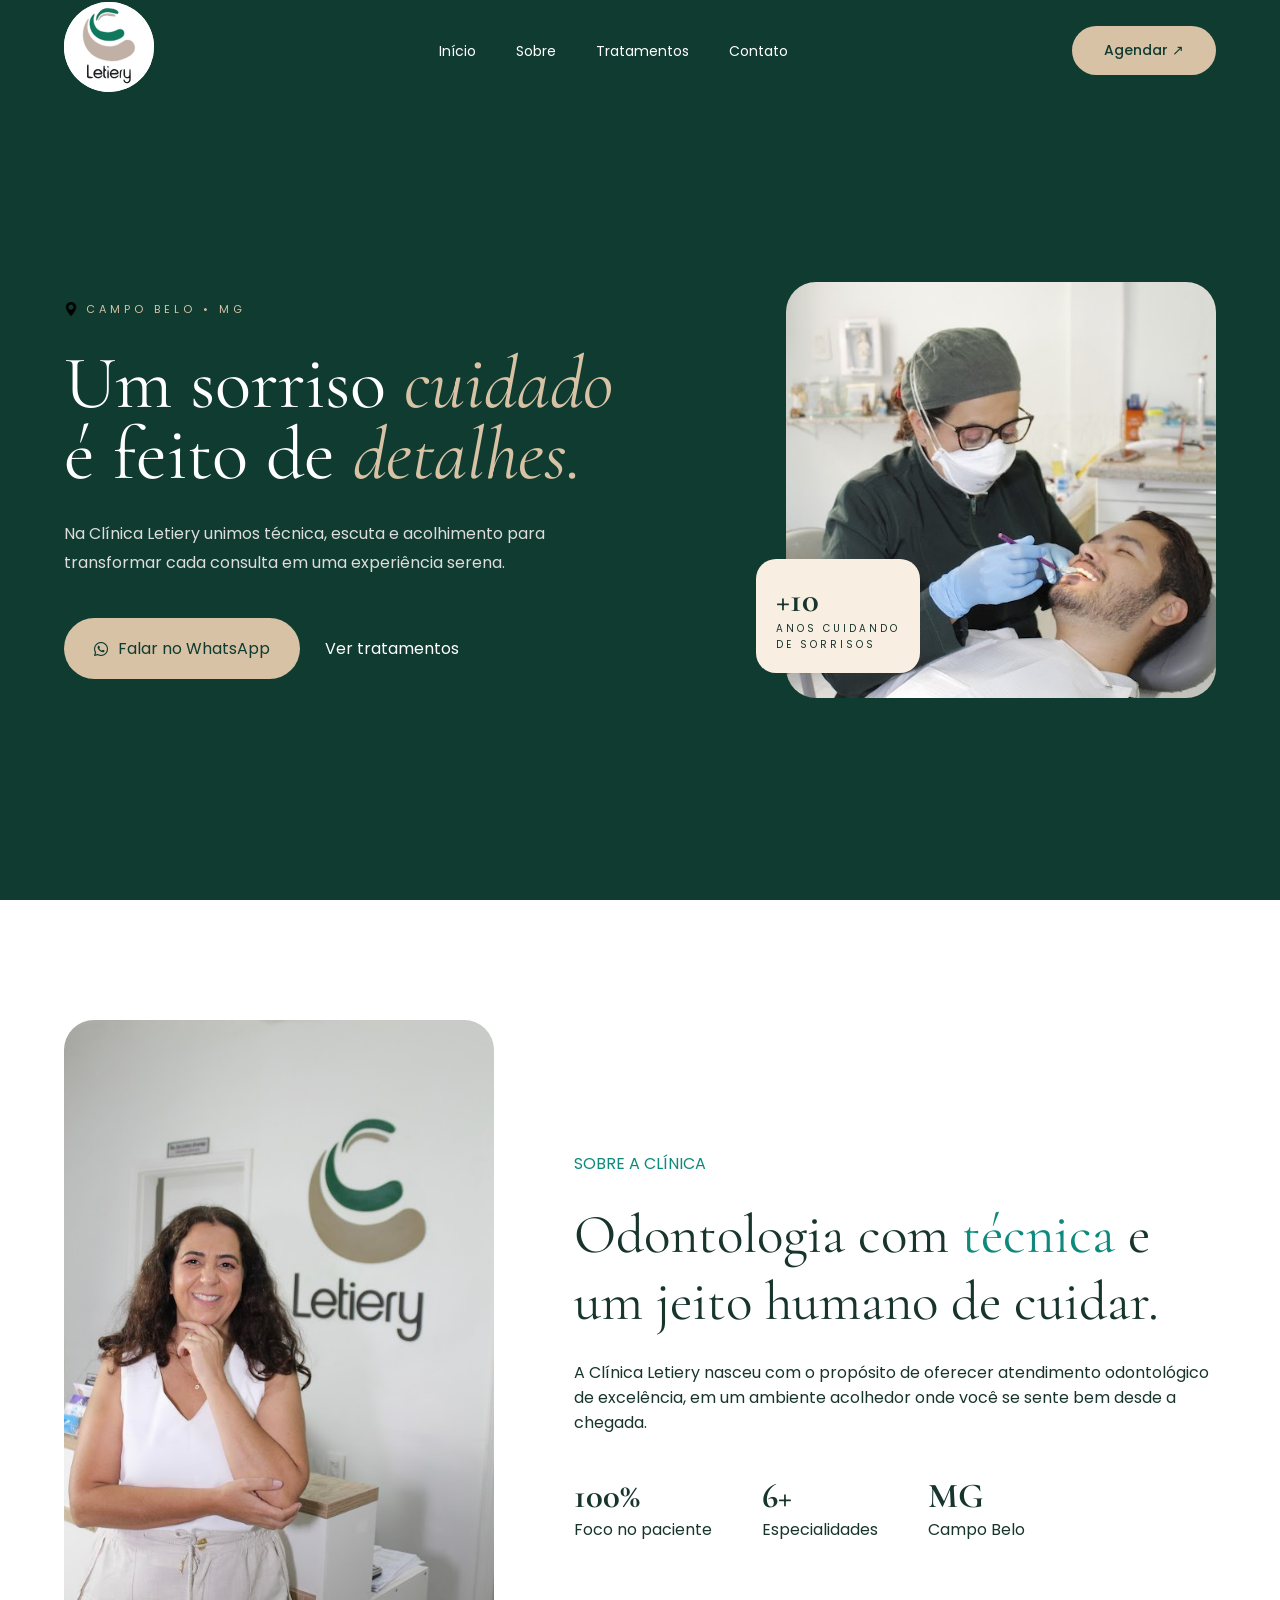
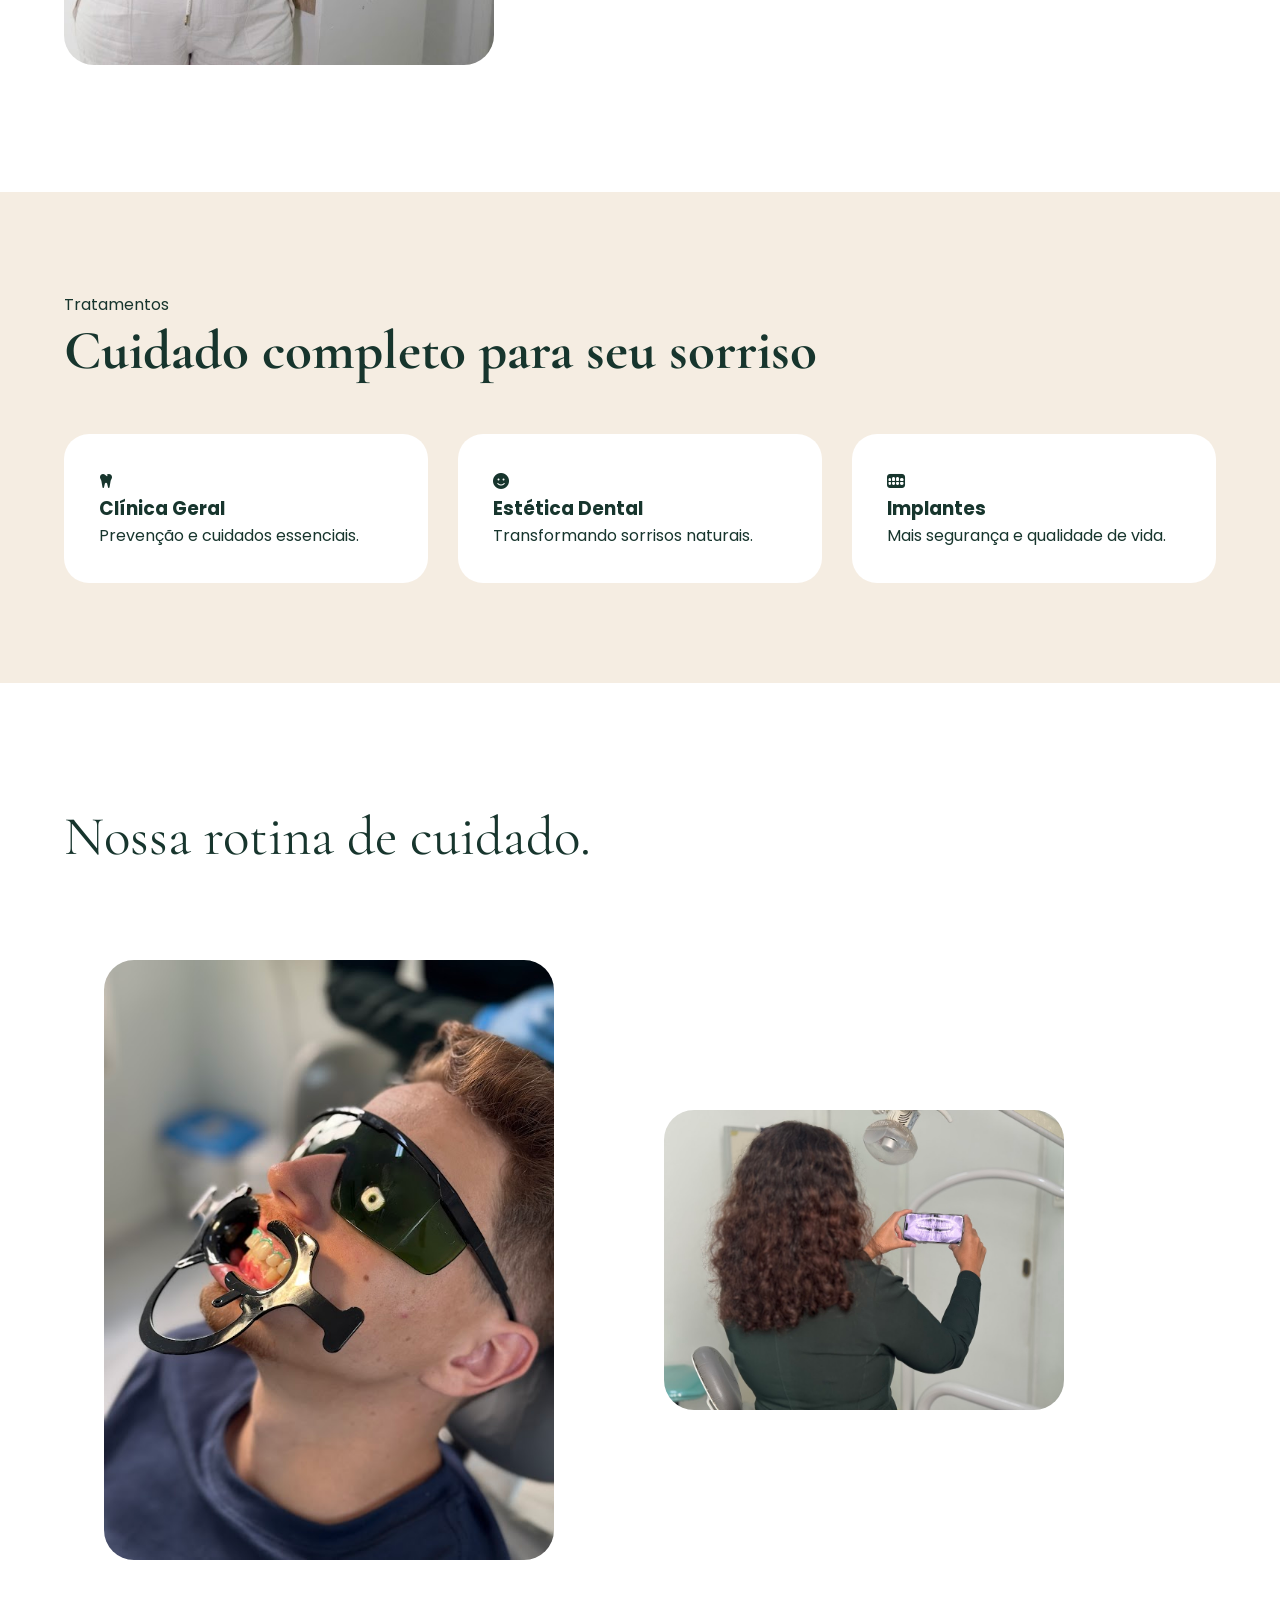
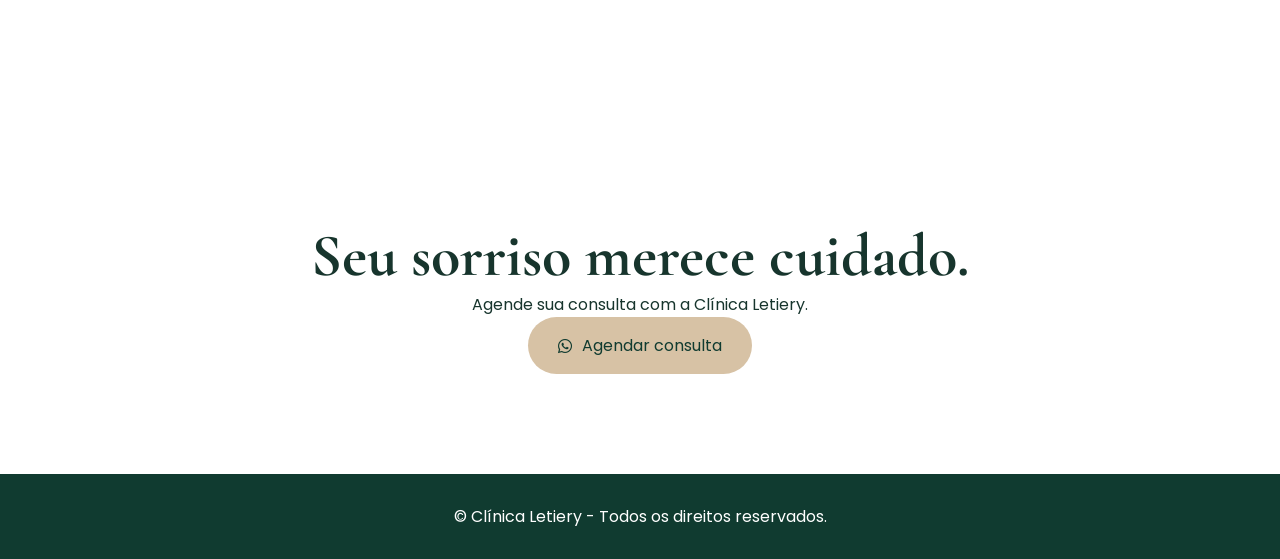
==== html/index.html @ 03cbcfa7 "primeiro commit do site" ====
<!DOCTYPE html>
<html lang="pt-br">

<head>

    <meta charset="UTF-8">
    <meta name="viewport" content="width=device-width, initial-scale=1.0">

    <title>Clínica Letiery | Odontologia</title>


    <!-- Fontes -->
    <link rel="preconnect" href="https://fonts.googleapis.com">
    <link rel="preconnect" href="https://fonts.gstatic.com" crossorigin>

    <link
        href="https://fonts.googleapis.com/css2?family=Cormorant+Garamond:wght@400;500;600&family=Poppins:wght@300;400;500;600&display=swap"
        rel="stylesheet">


    <!-- Ícones -->
    <link rel="stylesheet" href="https://cdnjs.cloudflare.com/ajax/libs/font-awesome/6.6.0/css/all.min.css">


    <link rel="stylesheet" href="../css/style.css">

</head>


<body>


    <header>

        <nav class="nav container">


            <div class="logo">

                <img src="../img/logo.svg">

            </div>


            <ul>

                <li><a href="#">Início</a></li>
                <li><a href="#sobre">Sobre</a></li>
                <li><a href="#servicos">Tratamentos</a></li>
                <li><a href="#contato">Contato</a></li>

            </ul>


            <a class="btn-nav"
                href="https://api.whatsapp.com/send?phone=5535998738333&text=Ol%C3%A1%2C%20gostaria%20de%20marcar%20um%20hor%C3%A1rio.">
                Agendar ↗
            </a>


        </nav>

    </header>





    <section class="hero">


        <div class="hero-content container">


            <div class="texto">


                <span class="local">
                    <img src="../assets/mapas-e-bandeiras.png" alt="localização">
                    CAMPO BELO • MG
                </span>


                <h1>
                    Um sorriso
                    <span>cuidado</span>
                    é feito de
                    <span>detalhes.</span>
                </h1>


                <p>
                    Na Clínica Letiery unimos técnica,
                    escuta e acolhimento para transformar
                    cada consulta em uma experiência serena.
                </p>


                <div class="botoes">

                    <a class="btn-principal"
                        href="https://api.whatsapp.com/send?phone=5535998738333&text=Ol%C3%A1%2C%20gostaria%20de%20marcar%20um%20hor%C3%A1rio.">
                        <i class="fa-brands fa-whatsapp"></i>
                        Falar no WhatsApp
                    </a>


                    <a class="link" href="#servicos">
                        Ver tratamentos
                    </a>


                </div>


            </div>





            <div class="foto">


                <img src="../img/Sorriso.JPG">


                <div class="balao">


                    <h3>
                        +10
                    </h3>

                    <p>
                        ANOS CUIDANDO<br>
                        DE SORRISOS
                    </p>


                </div>


            </div>



        </div>


    </section>







    <section class="sobre container" id="sobre">


        <div class="sobre-img">

            <img src="../img/irys.JPG">

        </div>



        <div class="sobre-text">


            <span>
                SOBRE A CLÍNICA
            </span>


            <h2>
                Odontologia com
                <span>técnica</span>
                e um jeito humano de cuidar.
            </h2>


            <p>

                A Clínica Letiery nasceu com o propósito
                de oferecer atendimento odontológico de excelência,
                em um ambiente acolhedor onde você se sente bem
                desde a chegada.

            </p>



            <div class="numeros">


                <div>
                    <strong>100%</strong>
                    <p>Foco no paciente</p>
                </div>


                <div>
                    <strong>6+</strong>
                    <p>Especialidades</p>
                </div>


                <div>
                    <strong>MG</strong>
                    <p>Campo Belo</p>
                </div>


            </div>


        </div>


    </section>







    <section class="servicos" id="servicos">


        <div class="container">


            <span>
                Tratamentos
            </span>


            <h2>
                Cuidado completo para seu sorriso
            </h2>



            <div class="cards">


                <div class="card">

                    <i class="fa-solid fa-tooth"></i>

                    <h3>
                        Clínica Geral
                    </h3>

                    <p>
                        Prevenção e cuidados essenciais.
                    </p>

                </div>



                <div class="card">

                    <i class="fa-solid fa-face-smile"></i>

                    <h3>
                        Estética Dental
                    </h3>

                    <p>
                        Transformando sorrisos naturais.
                    </p>

                </div>




                <div class="card">

                    <i class="fa-solid fa-teeth"></i>

                    <h3>
                        Implantes
                    </h3>

                    <p>
                        Mais segurança e qualidade de vida.
                    </p>

                </div>



            </div>


        </div>

    </section>



    <section class="rotina">



        <div class="container">

            <h2>Nossa rotina de cuidado.</h2>

            <div class="bastidores">
                
                <div class="estetica">
                    <img class="hian" src="../img/hian.JPG" alt="">
                </div>

                <div class="diagnostico">
                    <img class="diag" src="../img/diagnostico.JPG" alt="">
                </div>
            </div>

        </div>
    </section>





    <section class="contato container" id="contato">


        <h2>
            Seu sorriso merece cuidado.
        </h2>


        <p>
            Agende sua consulta com a Clínica Letiery.
        </p>


        <a class="btn-principal">
            <i class="fa-brands fa-whatsapp"></i>
            Agendar consulta
        </a>


    </section>





    <footer>

        <p>
            © Clínica Letiery - Todos os direitos reservados.
        </p>


    </footer>



</body>

</html>
---- css/style.css ----
:root {

    --verde: #103b30;
    --verde2: #0d8a7b;
    --bege: #efe5d6;
    --texto: #17352d;

}


* {

    margin: 0;
    padding: 0;
    box-sizing: border-box;

}


html {

    scroll-behavior: smooth;

}


body {

    font-family: Poppins, sans-serif;
    color: var(--texto);

}



.container {

    width: min(1200px, 90%);
    margin: auto;

}




/* HEADER */


header {

    position: absolute;
    top: 0;
    width: 100%;
    z-index: 10;

}


.nav {

    height: 100px;

    display: flex;
    align-items: center;
    justify-content: space-between;

}



.logo img {

    width: 90px;
    border-radius: 50%;

}



.nav ul {

    display: flex;
    gap: 40px;
    list-style: none;

}



.nav a {

    text-decoration: none;
    color: white;

    font-size: 14px;

}



.btn-nav {

    position: relative;
    overflow: hidden;

    background: #d7c2a5;

    padding: 14px 32px;

    border-radius: 40px;

    color: #103b30 !important;

    font-weight: 500;

    display: flex;
    align-items: center;

    transition: .4s ease;

    z-index: 1;

}

.btn-nav::before {

    content: "";

    position: absolute;

    left: 0;
    top: 0;

    width: 0;
    height: 100%;

    background: #103b30;

    transition: .4s ease;

    z-index: -1;

}

.btn-nav:hover::before {

    width: 100%;

}


.btn-nav:hover {

    color: white !important;

    transform: translateY(-3px);

    box-shadow: 0 12px 30px rgba(0, 0, 0, .20);

}

.nav ul li a {
    position: relative;
    transition: .3s ease;
}


.nav ul li a::after {

    content: "";

    position: absolute;

    width: 0;
    height: 2px;

    background: #d7c2a5;

    left: 0;
    bottom: -8px;

    transition: .3s ease;

}


.nav ul li a:hover {

    color: #d7c2a5;

}


.nav ul li a:hover::after {

    width: 100%;

}

.local {

    display: flex;
    align-items: center;
    gap: 8px;

    font-size: 11px;
    letter-spacing: 4px;

    color: #d7c2a5;


}


.local img {

    width: 14px;
    height: 14px;

}




/* HERO */


.hero {

    background: var(--verde);
    min-height: 100vh;

    display: flex;
    align-items: center;

    color: white;

}



.hero-content {

    display: flex;
    align-items: center;
    justify-content: space-between;

    gap: 80px;

    padding-top: 80px;

}



.texto {

    width: 50%;

}



.local {

    font-size: 11px;
    letter-spacing: 4px;

    color: #d7c2a5;

}



h1 {

    font-family: "Cormorant Garamond", serif;

    font-size: 75px;

    font-weight: 400;

    line-height: .95;

    margin: 30px 0;

}



h1 span {

    font-style: italic;
    color: #d7c2a5;

}



.texto p {

    line-height: 1.8;

    max-width: 500px;

    color: #ddd;

}



.botoes {

    display: flex;
    gap: 25px;

    margin-top: 40px;

}



.btn-principal {

    position: relative;
    overflow: hidden;

    background: #d7c2a5;
    color: #103b30;

    padding: 16px 30px;

    border-radius: 40px;

    text-decoration: none;

    display: inline-flex;
    align-items: center;
    gap: 10px;

    transition: .4s ease;

}

.btn-principal::before {

    content: "";

    position: absolute;

    top: 0;
    left: -100%;

    width: 80%;
    height: 100%;

    background: linear-gradient(120deg,
            transparent,
            rgba(255, 255, 255, .6),
            transparent);

    transition: .6s;

}



.btn-principal:hover::before {

    left: 120%;

}



.btn-principal:hover {

    transform: translateY(-5px);

    box-shadow:
        0 15px 30px rgba(0, 0, 0, .2);

}






.link {

    position: relative;

    color: white;

    text-decoration: none;

    padding: 18px 0;

    transition: .3s;

}



.link::after {

    content: "";

    position: absolute;

    bottom: 10px;
    left: 0;

    width: 0;
    height: 2px;

    background: #d7c2a5;

    transition: .4s ease;

}



.link:hover {

    color: #d7c2a5;

}



.link:hover::after {

    width: 100%;

}




/* FOTO */


.foto {

    position: relative;

    width: 430px;

}


.foto img {

    width: 100%;

    border-radius: 30px;

    display: block;

}




.balao {

    position: absolute;

    bottom: 25px;

    left: -30px;

    background: #f8efe2;

    color: #17352d;

    padding: 20px;

    border-radius: 20px;

}



.balao h3 {

    font-family: "Cormorant Garamond";

    font-size: 35px;

}



.balao p {

    font-size: 10px;

    letter-spacing: 3px;

}





/* SOBRE */


.sobre {

    padding: 120px 0;

    display: flex;

    align-items: center;

    gap: 80px;

}



.sobre-img img {

    width: 430px;

    border-radius: 30px;

}



.sobre-text h2 {

    font-family: "Cormorant Garamond";

    font-size: 55px;

    font-weight: 400;

    margin: 25px 0;

}



.sobre-text span {

    color: #0d8a7b;

}



.numeros {

    display: flex;

    gap: 50px;

    margin-top: 40px;

}



.numeros strong {

    font-family: "Cormorant Garamond";

    font-size: 35px;

}





/* SERVIÇOS */


.servicos {

    background: #f5ede2;

    padding: 100px 0;

}



.servicos h2 {

    font-family: "Cormorant Garamond";

    font-size: 55px;

}



.cards {

    display: flex;

    gap: 30px;

    margin-top: 50px;

}



.card {

    background: white;

    padding: 35px;

    border-radius: 25px;

    flex: 1;

    transition: .3s;

}



.card:hover {

    transform: translateY(-10px);

}





/* CONTATO */


.contato {

    padding: 100px 0;

    text-align: center;

}



.contato h2 {

    font-family: "Cormorant Garamond";

    font-size: 60px;

}





footer {

    background: #103b30;

    color: white;

    text-align: center;

    padding: 30px;

}


.rotina{
    
     padding: 120px 0;
    

}

.rotina h2 {

    font-family: "Cormorant Garamond";

    font-size: 55px;

    font-weight: 400;

    margin-bottom: 50px;

    text-align: left;
}

.bastidores {

    display: flex;

    align-items: center;

    gap: 40px;

}

.bastidores div {
    overflow: hidden;
    border-radius: 30px;
}

.bastidores img {

    width: 100%;
    height: 100%;

    object-fit: cover;

    display: block;

    transition: transform 0.7s ease;

}

.bastidores div:hover img {

    transform: scale(1.05);

}





.hian {
    
    border-radius: 30px;
    align-items: flex-start;
    width: 380px , 217px;
    
    
    height: auto;
    cursor: pointer;
}



.estetica {
    padding: 40px;
    
    justify-content: right;
}


.estetica img {

    width: 450px;

    border-radius: 30px;

    display: block;

}

.diagnostico {
    
    
    justify-content: right;
    padding: 30px;
}


.diagnostico img {

    width: 400px;

    border-radius: 30px;

    display: block;
}

.diag {
    border-radius: 30px;
    width:400px;
   
    display: flex;
    
    cursor: pointer;
}






@media(max-width:900px) {


    .nav ul {

        display: none;

    }


    .hero-content,
    .sobre {

        flex-direction: column;

    }



    .texto {

        width: 100%;

    }



    h1 {

        font-size: 55px;

    }


    .foto {

        width: 100%;

    }


    .cards {

        flex-direction: column;

    }



}
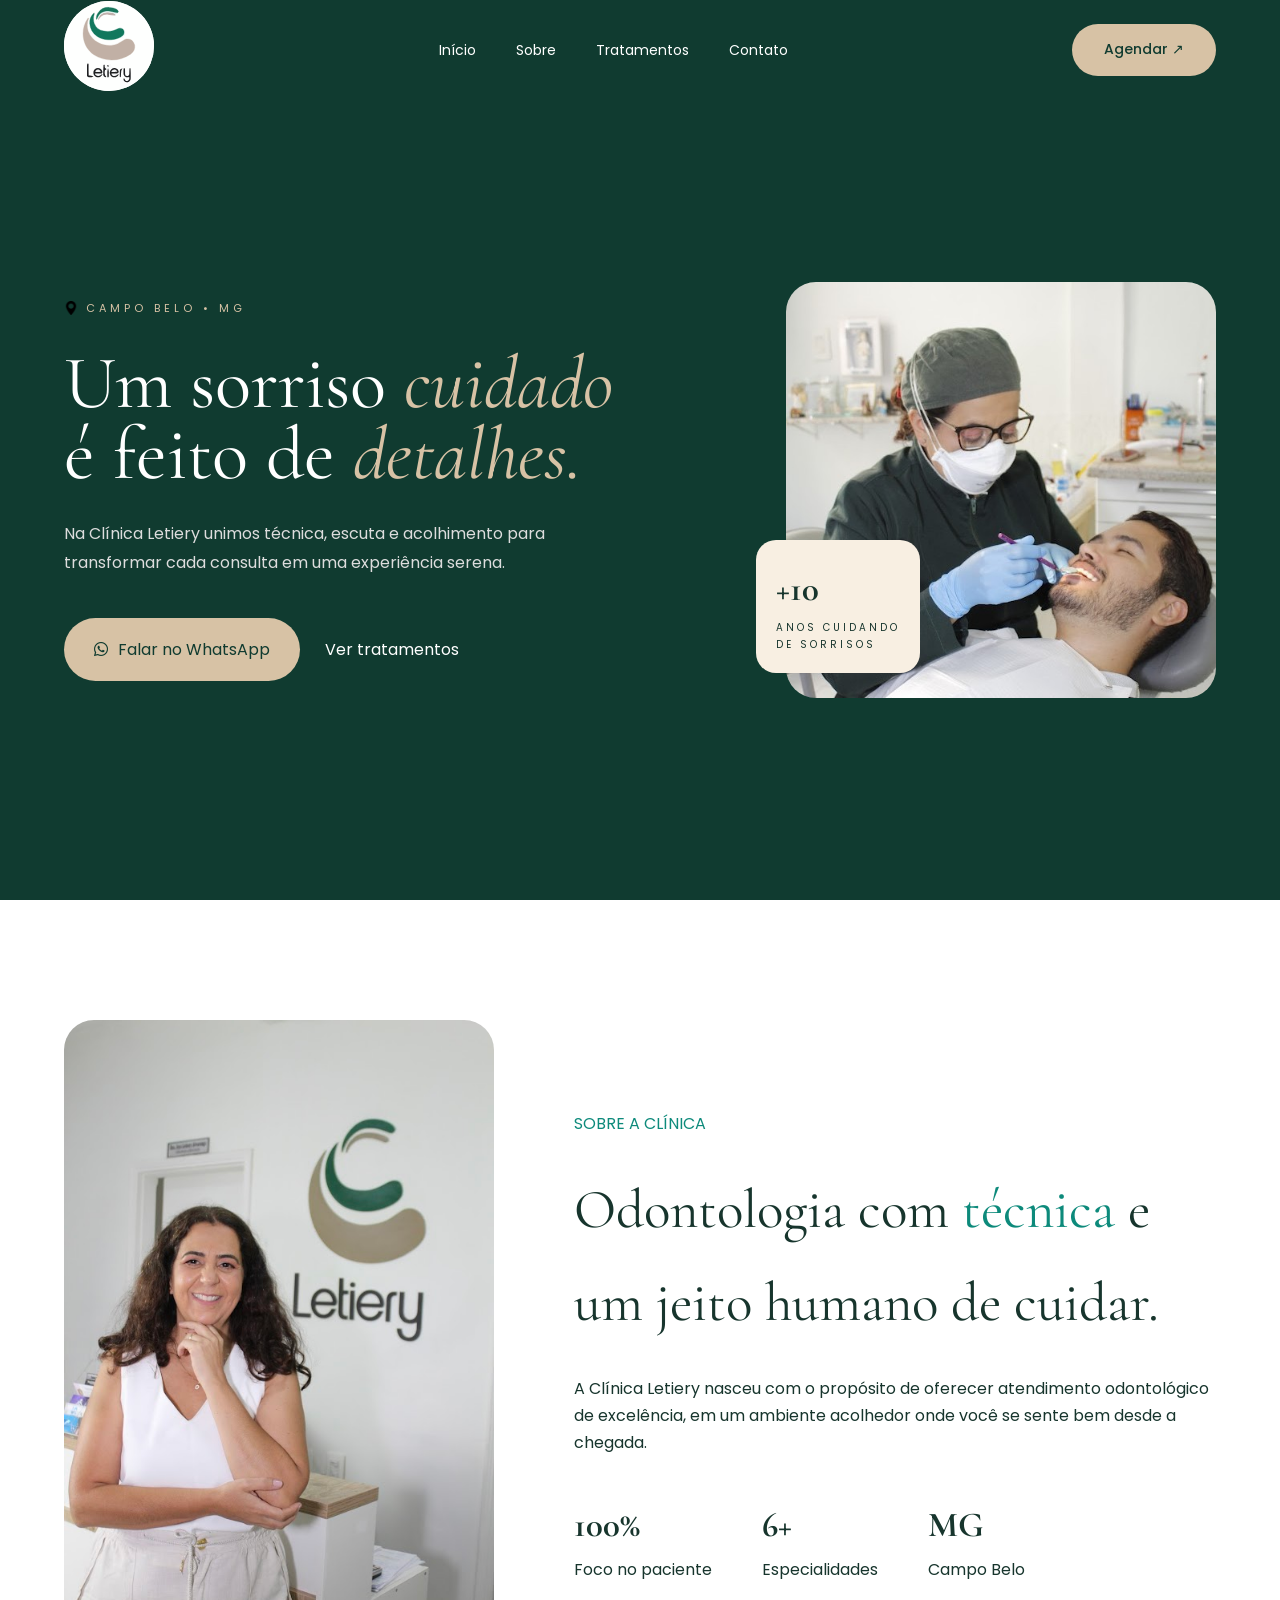
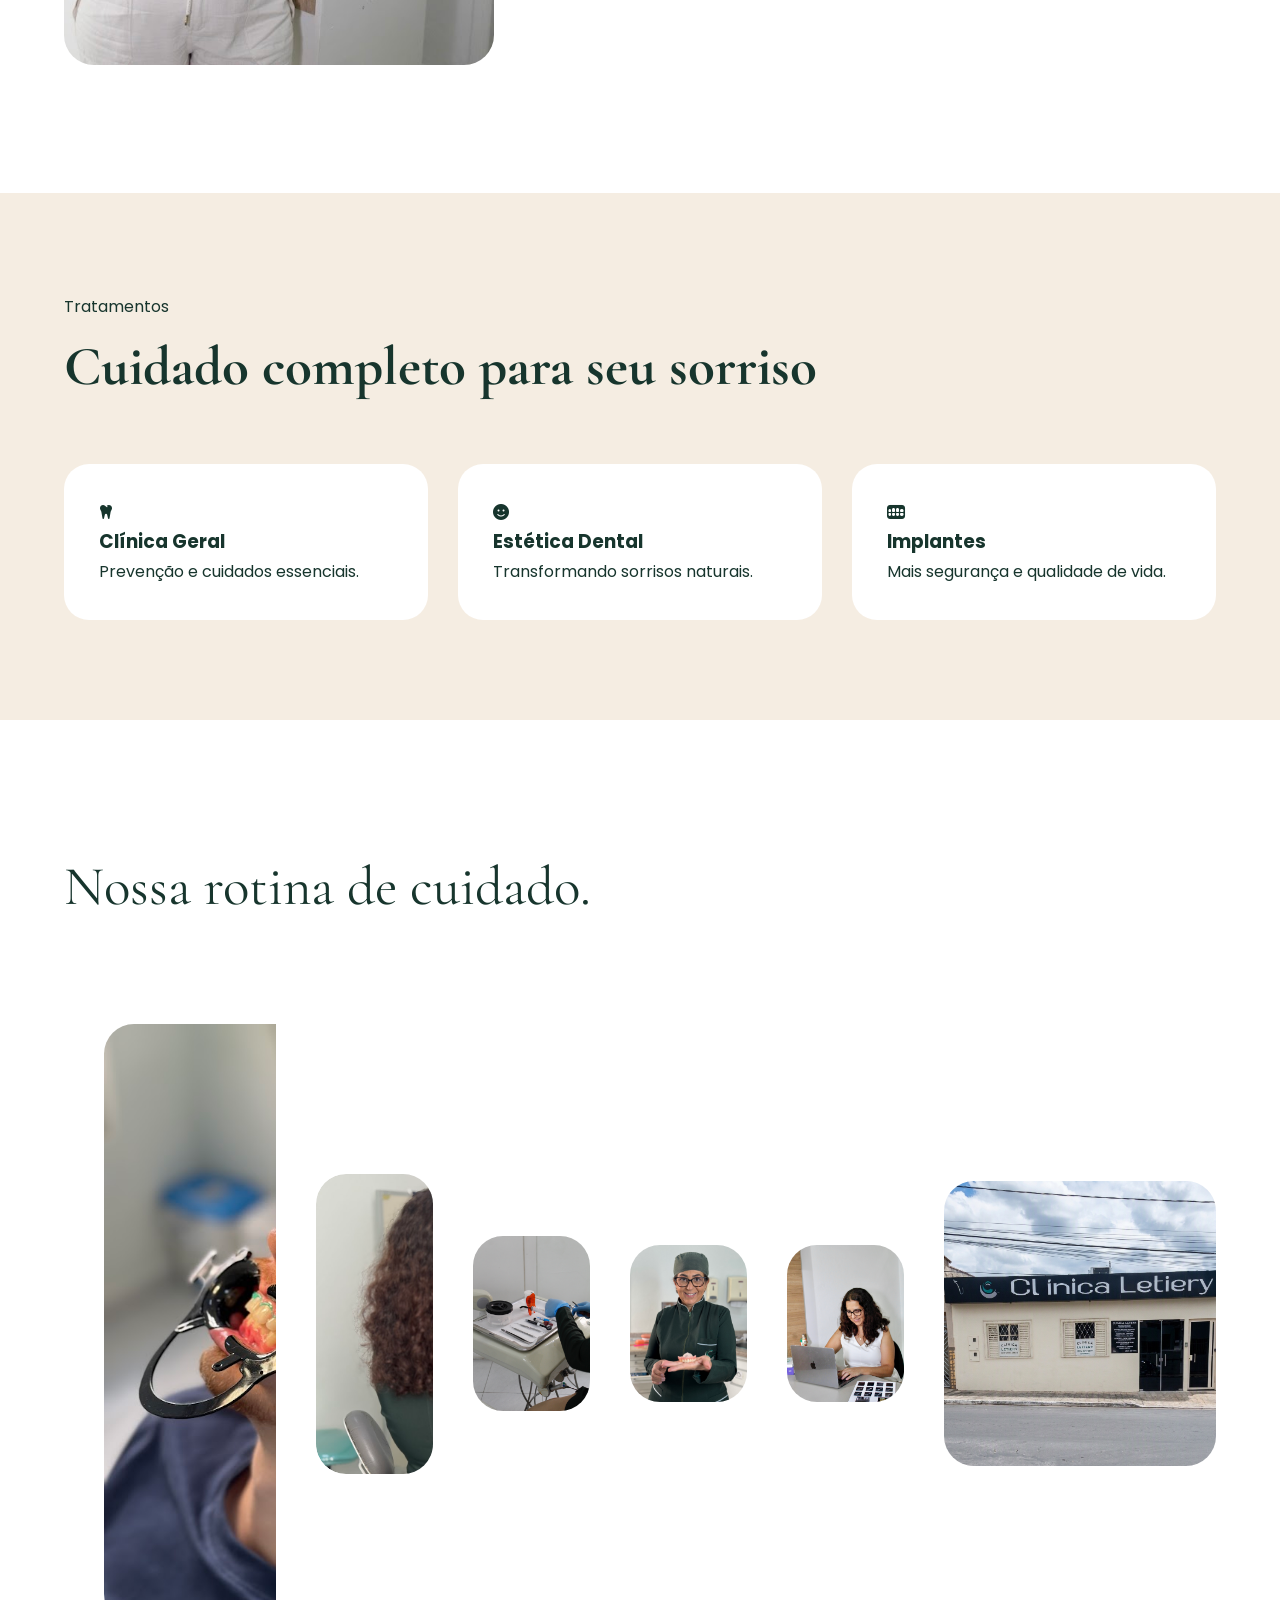
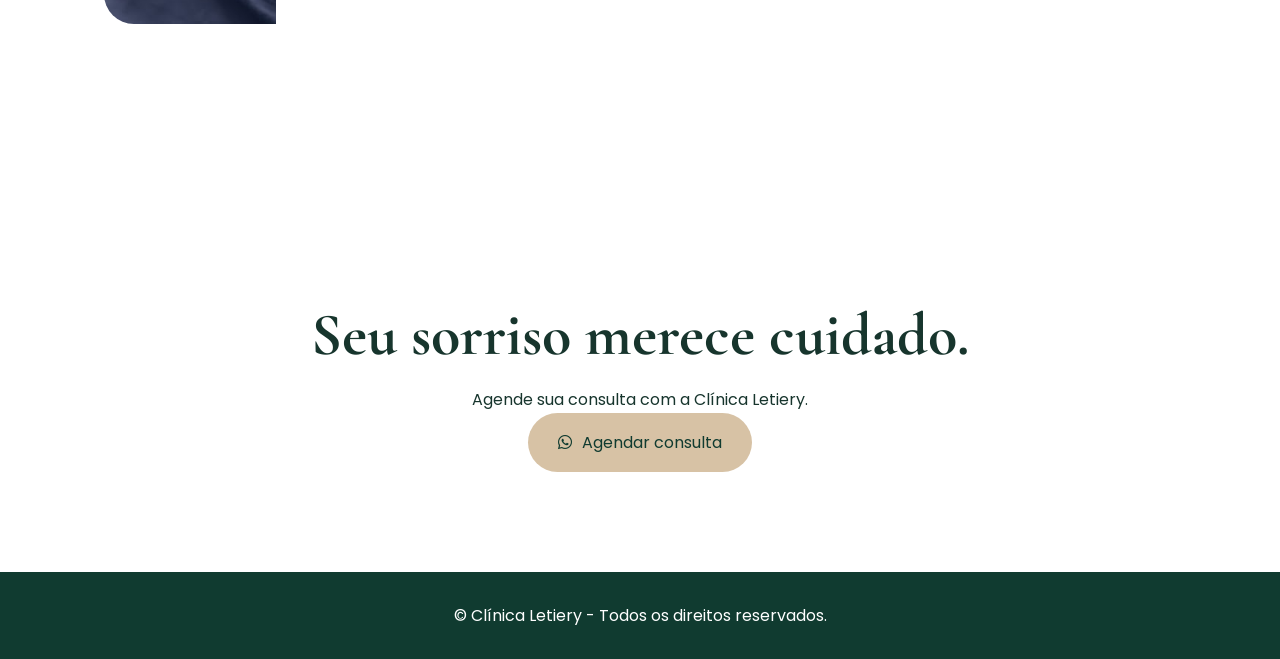
==== commit ea8cc637: "adiçoes de fotos" ====
--- a/html/index.html
+++ b/html/index.html
@@ -122,7 +122,7 @@
             <div class="foto">
 
 
-                <img src="../img/Sorriso.JPG">
+                <img src="../img/Sorriso.JPG" loading="lazy">
 
 
                 <div class="balao">
@@ -323,6 +323,22 @@
                 <div class="diagnostico">
                     <img class="diag" src="../img/diagnostico.JPG" alt="">
                 </div>
+
+                <div class="equipamentos">
+                    <img src="../img/equipamentos.JPG" alt="">
+                </div>
+                
+                <div class="protese">
+                    <img src="../img/protese.JPG" alt="">
+                </div>
+
+                <div class="macbook">
+                    <img src="../img/foto com macbook.JPG" alt="">
+                </div>
+
+                <div class="clinica">
+                    <img src="../img/foto  clínica.png" alt="">
+                </div>
             </div>
 
         </div>
--- a/css/style.css
+++ b/css/style.css
@@ -1,20 +1,36 @@
-:root {
-
-    --verde: #103b30;
-    --verde2: #0d8a7b;
-    --bege: #efe5d6;
-    --texto: #17352d;
-
-}
-
-
-* {
-
-    margin: 0;
-    padding: 0;
-    box-sizing: border-box;
-
-}
+:root{
+
+    --verde:#103b30;
+    --verde2:#0d8a7b;
+
+    --bege:#efe5d6;
+    --bege2:#d7c2a5;
+
+    --texto:#17352d;
+
+    --branco:#fff;
+
+    --sombra:0 12px 35px rgba(0,0,0,.10);
+
+    --transicao:.35s ease;
+
+    --raio:30px;
+
+    --container:min(1200px,90%);
+}
+
+*,
+*::before,
+*::after{
+
+    margin:0;
+    padding:0;
+
+    box-sizing:border-box;
+
+}
+
+
 
 
 html {
@@ -28,7 +44,9 @@
 
     font-family: Poppins, sans-serif;
     color: var(--texto);
-
+    background:white;
+    overflow-x:hidden;
+    line-height:1.7;
 }
 
 
@@ -38,6 +56,7 @@
     width: min(1200px, 90%);
     margin: auto;
 
+
 }
 
 
@@ -50,8 +69,9 @@
 
     position: absolute;
     top: 0;
+    left: 0;
     width: 100%;
-    z-index: 10;
+    z-index: 100;
 
 }
 
@@ -63,6 +83,7 @@
     display: flex;
     align-items: center;
     justify-content: space-between;
+    gap: 40px;
 
 }
 
@@ -72,6 +93,14 @@
 
     width: 90px;
     border-radius: 50%;
+    transition:var(--transicao);
+    cursor: pointer;
+
+}
+
+.logo img:hover{
+
+    transform:scale(1.05);
 
 }
 
@@ -82,6 +111,7 @@
     display: flex;
     gap: 40px;
     list-style: none;
+    align-items: center;
 
 }
 
@@ -113,7 +143,7 @@
 
     font-weight: 500;
 
-    display: flex;
+    display: inline-flex;
     align-items: center;
 
     transition: .4s ease;
@@ -741,7 +771,7 @@
     
     border-radius: 30px;
     align-items: flex-start;
-    width: 380px , 217px;
+    
     
     
     height: auto;
@@ -767,12 +797,7 @@
 
 }
 
-.diagnostico {
-    
-    
-    justify-content: right;
-    padding: 30px;
-}
+
 
 
 .diagnostico img {
@@ -793,6 +818,33 @@
     cursor: pointer;
 }
 
+.equipamentos{
+    
+ border-radius: 30px;
+    width:400px;
+   
+    display: flex;
+    
+    cursor: pointer;
+}
+
+.protese{
+        
+ border-radius: 30px;
+    width:400px;
+   
+    display: flex;
+    
+    cursor: pointer;
+}
+.macbook{
+    border-radius: 30px;
+    width:400px;
+   
+    display: flex;
+    
+    cursor: pointer;
+}
 
 
 
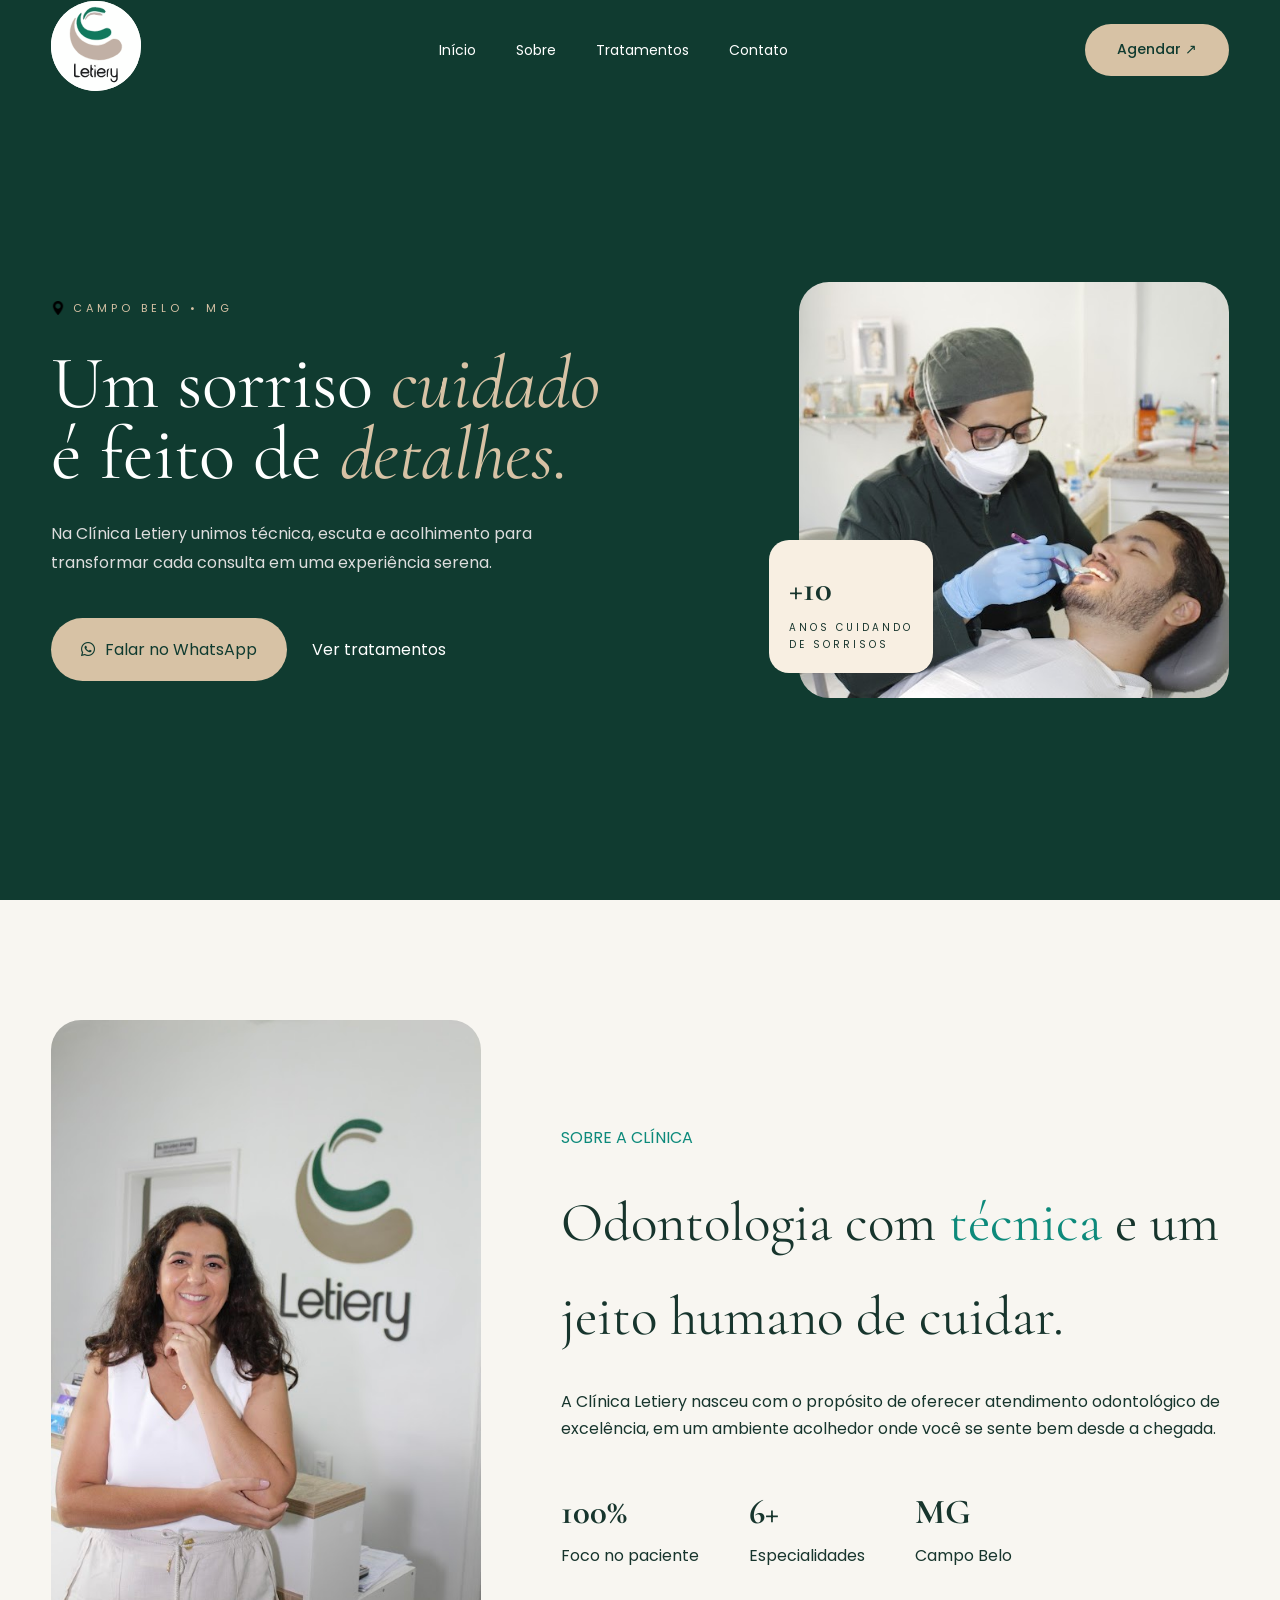
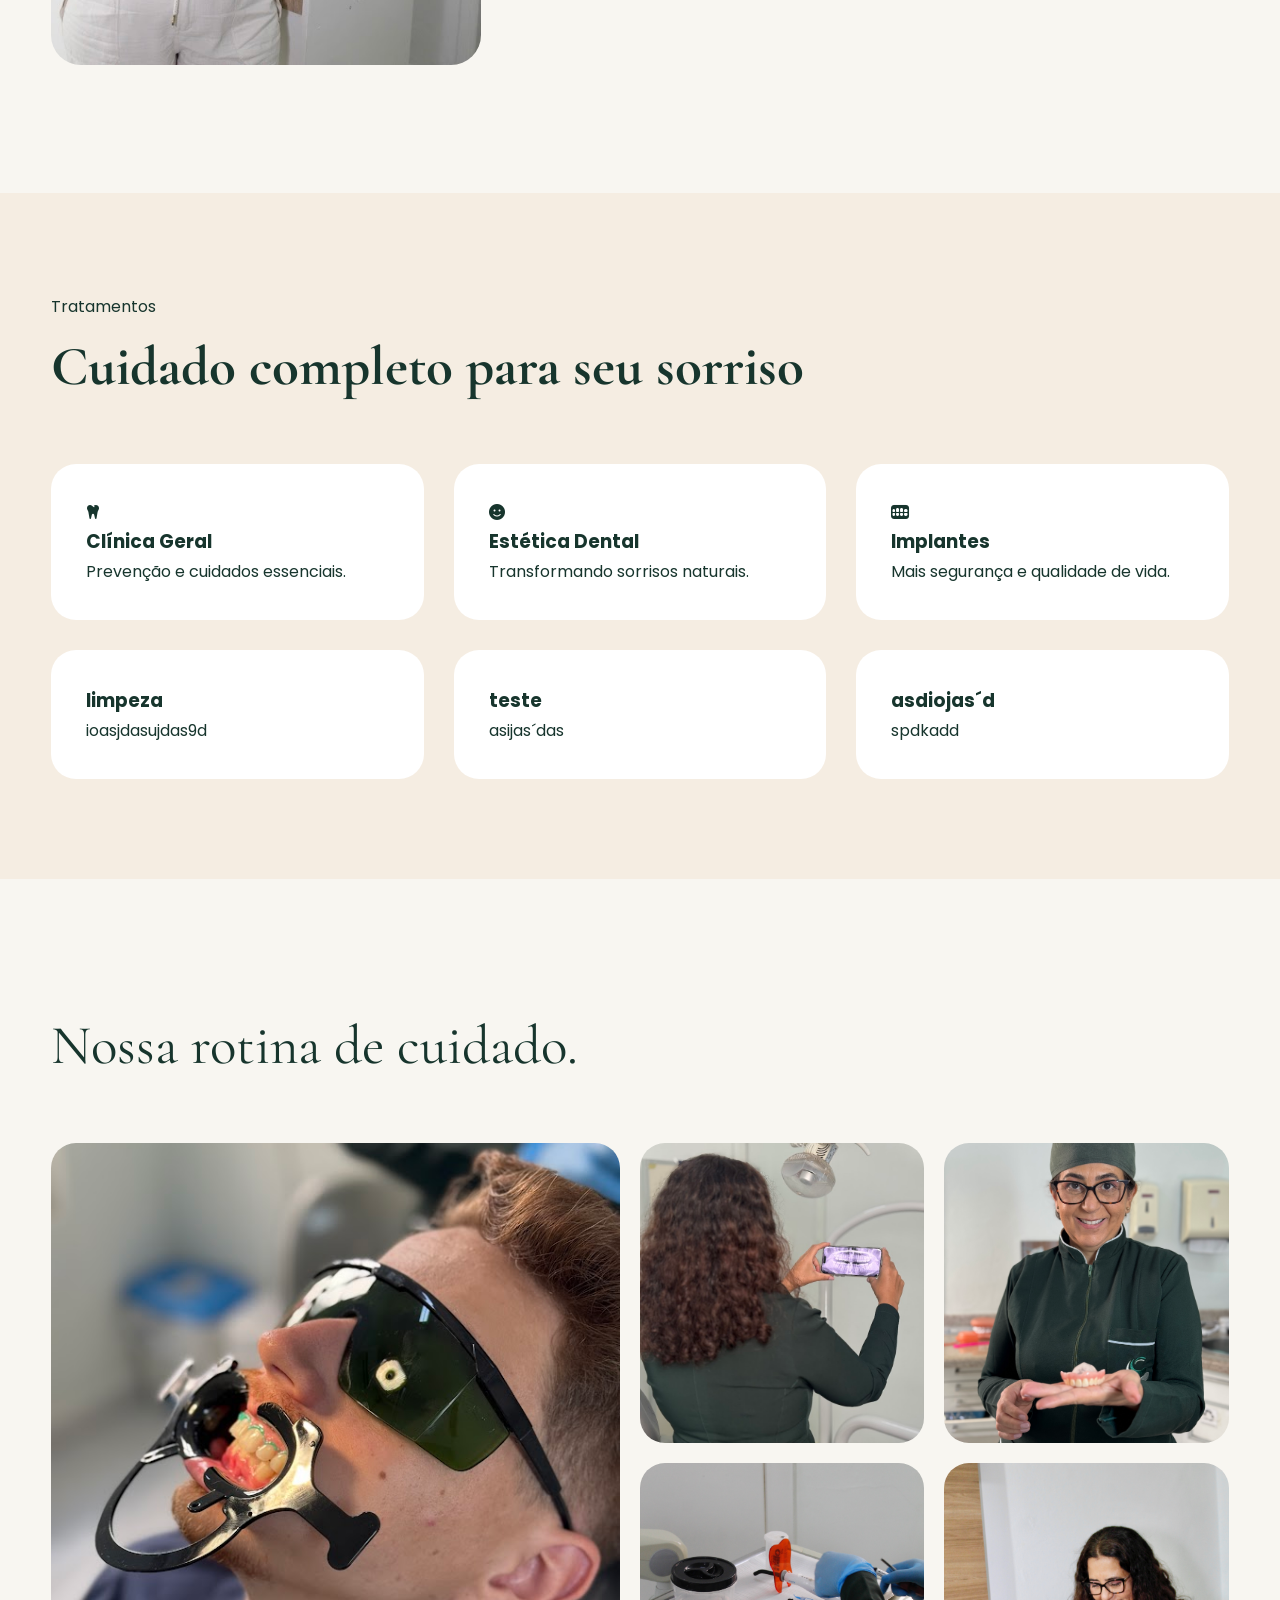
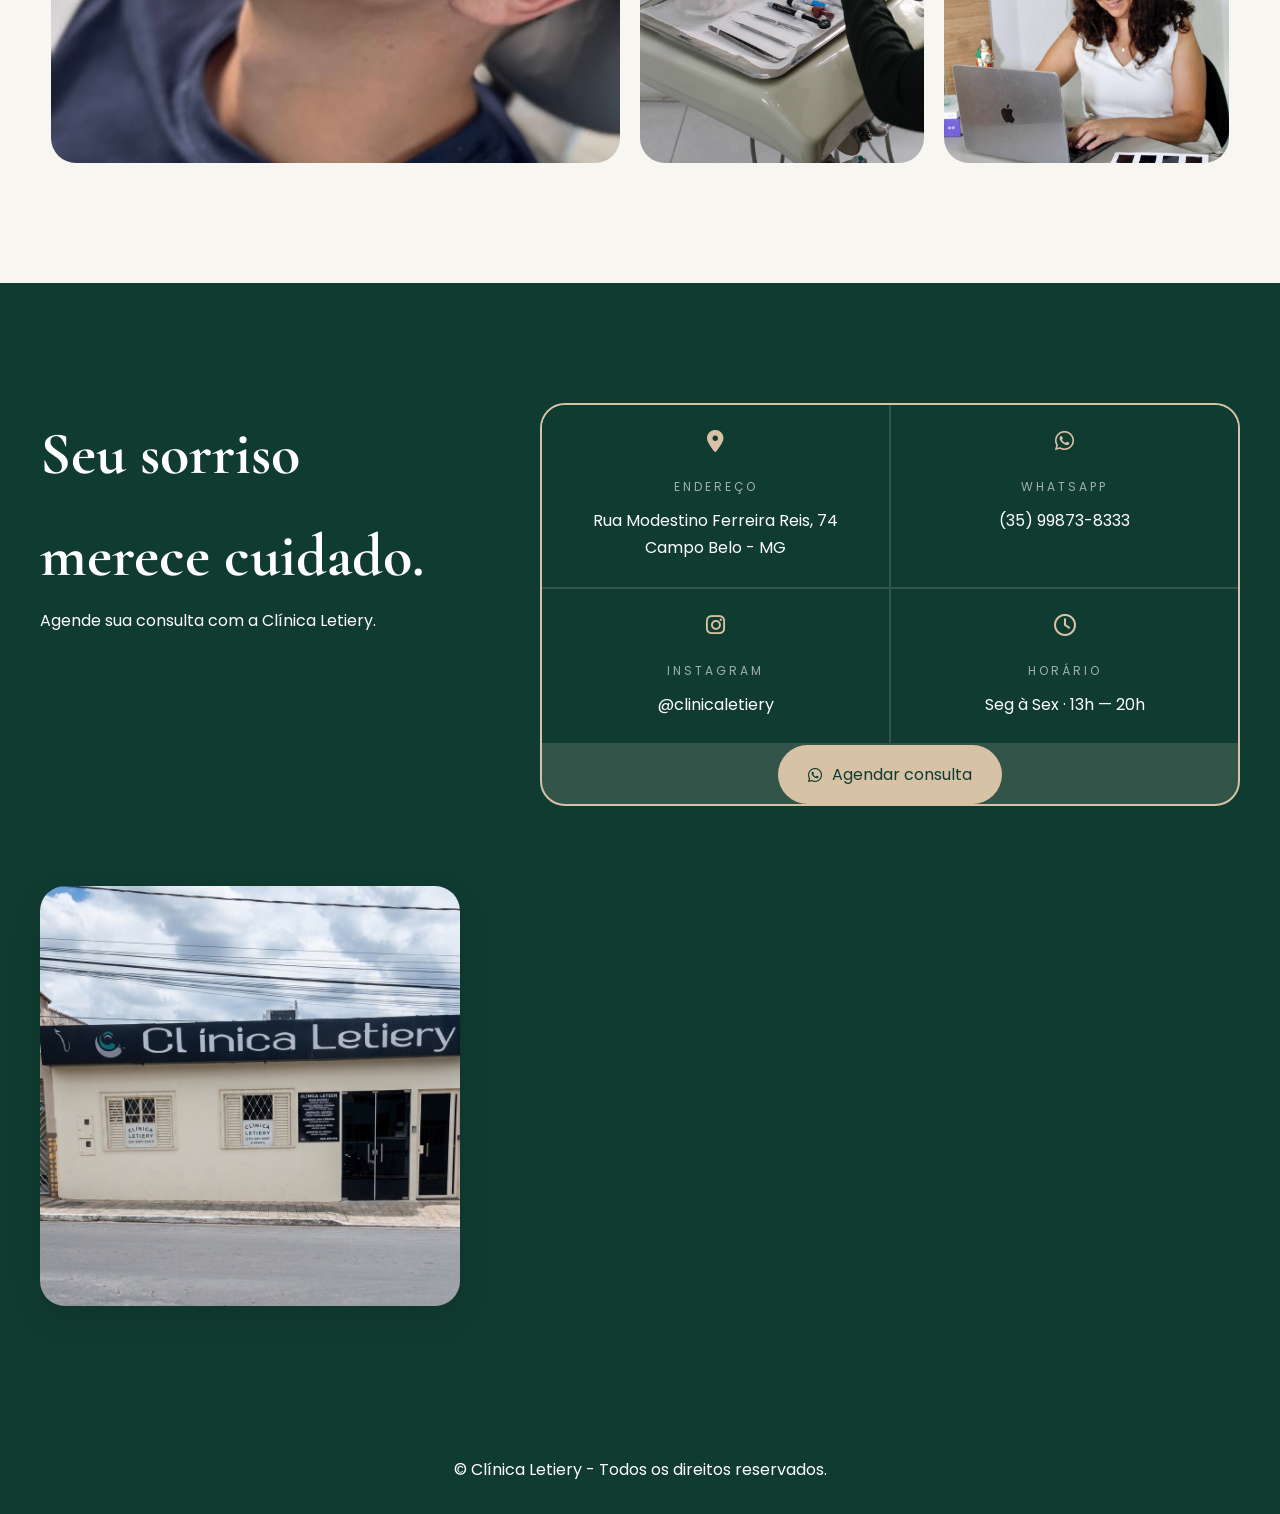
==== commit 68c1c5b8: "adiçao de mapa e estilizaçao melhorada" ====
--- a/html/index.html
+++ b/html/index.html
@@ -295,7 +295,34 @@
 
                 </div>
 
-
+                <div class="card">
+                    <h3>
+                        limpeza
+                    </h3>
+
+                    <p>
+                        ioasjdasujdas9d
+                    </p>
+                </div>
+
+                <div class="card">
+                    <h3>
+                        teste
+                    </h3>
+                    <p>
+                        asijas´das
+                    </p>
+                </div>
+
+                <div class="card">
+                    <h3>
+                        asdiojas´d
+                    </h3>
+
+                    <p>
+                        spdkadd
+                    </p>
+                </div>
 
             </div>
 
@@ -315,7 +342,7 @@
             <h2>Nossa rotina de cuidado.</h2>
 
             <div class="bastidores">
-                
+
                 <div class="estetica">
                     <img class="hian" src="../img/hian.JPG" alt="">
                 </div>
@@ -327,7 +354,7 @@
                 <div class="equipamentos">
                     <img src="../img/equipamentos.JPG" alt="">
                 </div>
-                
+
                 <div class="protese">
                     <img src="../img/protese.JPG" alt="">
                 </div>
@@ -336,9 +363,7 @@
                     <img src="../img/foto com macbook.JPG" alt="">
                 </div>
 
-                <div class="clinica">
-                    <img src="../img/foto  clínica.png" alt="">
-                </div>
+
             </div>
 
         </div>
@@ -348,23 +373,103 @@
 
 
 
-    <section class="contato container" id="contato">
-
-
-        <h2>
-            Seu sorriso merece cuidado.
-        </h2>
-
-
-        <p>
-            Agende sua consulta com a Clínica Letiery.
-        </p>
-
-
-        <a class="btn-principal">
-            <i class="fa-brands fa-whatsapp"></i>
-            Agendar consulta
-        </a>
+    <section class="contato" id="contato">
+
+
+        <div class="contato-layout">
+
+            <div class="contato-texto">
+
+                <h2>
+                    Seu sorriso merece cuidado.
+                </h2>
+
+
+                <p>
+                    Agende sua consulta com a Clínica Letiery.
+                </p>
+
+            </div>
+
+            <div class="lado-direito">
+
+
+                <div class="cntt">
+
+                    <div class="info-box">
+
+                        <i class="fa-solid fa-location-dot"></i>
+
+                        <p>Endereço</p>
+
+                        <span>
+                            Rua Modestino Ferreira Reis, 74<br>
+                            Campo Belo - MG
+                        </span>
+
+                    </div>
+
+
+
+                    <div class="info-box">
+
+                        <i class="fa-brands fa-whatsapp"></i>
+
+                        <p>WhatsApp</p>
+
+                        <span>
+                            (35) 99873-8333
+                        </span>
+
+                    </div>
+
+
+
+                    <div class="info-box">
+
+                        <i class="fa-brands fa-instagram"></i>
+
+                        <p>Instagram</p>
+
+                        <a href="https://www.instagram.com/letieryclinica/">
+                            @clinicaletiery
+                        </a>
+
+                    </div>
+
+
+
+                    <div class="info-box">
+
+                        <i class="fa-regular fa-clock"></i>
+
+                        <p>Horário</p>
+
+                        <span>
+                            Seg à Sex · 13h — 20h
+
+                        </span>
+
+                    </div>
+                    <a class="btn-principal"
+                        href="https://api.whatsapp.com/send?phone=5535998738333&text=Ol%C3%A1%2C%20gostaria%20de%20marcar%20um%20hor%C3%A1rio.">
+                        <i class="fa-brands fa-whatsapp"></i>
+                        Agendar consulta
+                    </a>
+                </div>
+
+            </div>
+
+            <img src="../img/foto  clínica.png" alt="">
+
+            <iframe class="mapa"
+                src="https://www.google.com/maps/embed?pb=!1m18!1m12!1m3!1d931.8997276271057!2d-45.27748223040798!3d-20.888210798795402!2m3!1f0!2f0!3f0!3m2!1i1024!2i768!4f13.1!3m3!1m2!1s0x94b53e4f3c1fa033%3A0x5fb25cd0af72d1cc!2sCL%C3%8DNICA%20LETIERY!5e0!3m2!1spt-BR!2sbr!4v1784570771574!5m2!1spt-BR!2sbr"
+                width="600" height="450" style="border:0;" allowfullscreen="" loading="lazy"
+                referrerpolicy="strict-origin-when-cross-origin"></iframe>
+        </div>
+
+
+
 
 
     </section>
--- a/css/style.css
+++ b/css/style.css
@@ -1,32 +1,32 @@
-:root{
-
-    --verde:#103b30;
-    --verde2:#0d8a7b;
-
-    --bege:#efe5d6;
-    --bege2:#d7c2a5;
-
-    --texto:#17352d;
-
-    --branco:#fff;
-
-    --sombra:0 12px 35px rgba(0,0,0,.10);
-
-    --transicao:.35s ease;
-
-    --raio:30px;
-
-    --container:min(1200px,90%);
+:root {
+
+    --verde: #103b30;
+    --verde2: #0d8a7b;
+
+    --bege: #efe5d6;
+    --bege2: #d7c2a5;
+
+    --texto: #17352d;
+
+    --branco: #fff;
+
+    --sombra: 0 12px 35px rgba(0, 0, 0, .10);
+
+    --transicao: .35s ease;
+
+    --raio: 30px;
+
+    --container: min(1200px, 90%);
 }
 
 *,
 *::before,
-*::after{
-
-    margin:0;
-    padding:0;
-
-    box-sizing:border-box;
+*::after {
+
+    margin: 0;
+    padding: 0;
+
+    box-sizing: border-box;
 
 }
 
@@ -44,19 +44,16 @@
 
     font-family: Poppins, sans-serif;
     color: var(--texto);
-    background:white;
-    overflow-x:hidden;
-    line-height:1.7;
+    background-color:#F8F6F1;
+    overflow-x: hidden;
+    line-height: 1.7;
 }
 
 
 
 .container {
-
-    width: min(1200px, 90%);
+    width: min(1320px, 92%);
     margin: auto;
-
-
 }
 
 
@@ -93,14 +90,14 @@
 
     width: 90px;
     border-radius: 50%;
-    transition:var(--transicao);
+    transition: var(--transicao);
     cursor: pointer;
 
 }
 
-.logo img:hover{
-
-    transform:scale(1.05);
+.logo img:hover {
+
+    transform: scale(1.05);
 
 }
 
@@ -549,6 +546,7 @@
     align-items: center;
 
     gap: 80px;
+    background-color: #F8F6F1;
 
 }
 
@@ -559,6 +557,7 @@
     width: 430px;
 
     border-radius: 30px;
+    
 
 }
 
@@ -634,92 +633,263 @@
 
 
 .cards {
-
+    display: grid;
+    grid-template-columns: repeat(3, 1fr);
+    gap: 30px;
+    margin-top: 50px;
+}
+
+
+
+.card {
+
+    background: white;
+
+    padding: 35px;
+
+    border-radius: 25px;
+
+    flex: 1;
+
+    transition: .3s;
+
+}
+
+
+
+.card:hover {
+
+    transform: translateY(-10px);
+
+}
+
+
+
+
+
+/* CONTATO */
+
+
+.contato {
+
+    padding: 100px 0;
+
+    text-align: center;
+    background-color: #103b30;
+    padding: 120px 0;
+
+
+
+}
+
+.contato p {
+    color: white
+}
+
+.contato img {
+    border-radius: 30px;
+    height: 500px;
+    width: 700px;
+
+}
+
+
+
+
+.contato h2 {
+
+    font-family: "Cormorant Garamond";
+    color: white;
+    font-size: 60px;
+
+}
+
+.mapa {
+    border-radius: 30px;
+    width: 700px;
+    height: 360px;
+    position: relative;
+}
+
+.cntt {
+    display: grid;
+
+    grid-template-columns: repeat(2, 1fr);
+
+    gap: 2px;
+
+    overflow: hidden;
+
+    border-radius: 25px;
+
+    background: rgba(239, 229, 214, .15);
+
+    max-width: 700px;
+    border: 2px solid #d7c2a5;
+
+}
+
+
+.btn-principal {
+
+    grid-column: 1 / -1;
+
+    justify-self: center;
+
+
+
+}
+
+.text {
     display: flex;
-
-    gap: 30px;
-
-    margin-top: 50px;
-
-}
-
-
-
-.card {
-
-    background: white;
-
-    padding: 35px;
+    align-items: center;
+    gap: 8px;
+    padding: 10px;
+    font-size: 11px;
+    letter-spacing: 4px;
+
+    color: #d7c2a5;
+}
+
+
+
+.cntt p {
+    color: rgb(255, 255, 255)
+}
+
+.info-box {
+    background: #103b30;
+
+    padding: 25px;
+
+    min-height: 140px;
+
+    border-radius: 0;
+
+
+
+}
+
+
+
+.info-box i {
+
+    color: #d7c2a5;
+
+    font-size: 22px;
+
+}
+
+
+
+.info-box p {
+
+    margin-top: 20px;
+
+    font-size: 12px;
+
+    letter-spacing: 3px;
+
+    text-transform: uppercase;
+
+    color: rgba(255, 255, 255, .6);
+
+}
+
+
+
+.info-box span,
+.info-box a {
+
+    display: block;
+
+    margin-top: 10px;
+
+    color: white;
+
+    text-decoration: none;
+
+    line-height: 1.7;
+
+}
+
+
+
+.info-box a:hover {
+
+    color: #d7c2a5;
+
+}
+
+
+.contato-layout {
+
+    display: grid;
+
+    grid-template-columns: 1fr 1fr;
+
+    gap: 80px;
+
+    align-items: center;
+
+    max-width: 1200px;
+
+    margin: auto;
+    grid-template-columns: 420px 1fr;
+    
+    align-items: start; 
+}
+
+
+
+
+.contato img {
+
+    width: 100%;
+
+    height: 420px;
+
+    object-fit: cover;
 
     border-radius: 25px;
 
-    flex: 1;
-
-    transition: .3s;
-
-}
-
-
-
-.card:hover {
-
-    transform: translateY(-10px);
-
-}
-
-
-
-
-
-/* CONTATO */
-
-
-.contato {
-
-    padding: 100px 0;
+    box-shadow: var(--sombra);
+
+}
+
+
+
+.contato-texto {
+
+    text-align: left;
+
+}
+
+footer {
+
+    background: #103b30;
+
+    color: white;
 
     text-align: center;
 
-}
-
-
-
-.contato h2 {
+    padding: 30px;
+
+}
+
+
+.rotina {
+
+    padding: 120px 0;
+    background-color: #F8F6F1;
+
+
+}
+
+.rotina h2 {
 
     font-family: "Cormorant Garamond";
 
-    font-size: 60px;
-
-}
-
-
-
-
-
-footer {
-
-    background: #103b30;
-
-    color: white;
-
-    text-align: center;
-
-    padding: 30px;
-
-}
-
-
-.rotina{
-    
-     padding: 120px 0;
-    
-
-}
-
-.rotina h2 {
-
-    font-family: "Cormorant Garamond";
-
     font-size: 55px;
 
     font-weight: 400;
@@ -730,31 +900,25 @@
 }
 
 .bastidores {
-
-    display: flex;
-
-    align-items: center;
-
-    gap: 40px;
-
+    display: grid;
+
+    grid-template-columns: 2fr 1fr 1fr;
+    grid-template-rows: 300px 300px;
+
+    gap: 20px;
 }
 
 .bastidores div {
     overflow: hidden;
-    border-radius: 30px;
+    border-radius: 25px;
 }
 
 .bastidores img {
-
     width: 100%;
     height: 100%;
-
     object-fit: cover;
-
     display: block;
-
-    transition: transform 0.7s ease;
-
+    transition: .5s;
 }
 
 .bastidores div:hover img {
@@ -763,88 +927,59 @@
 
 }
 
-
-
-
-
-.hian {
-    
-    border-radius: 30px;
-    align-items: flex-start;
-    
-    
-    
-    height: auto;
-    cursor: pointer;
-}
-
-
-
 .estetica {
-    padding: 40px;
-    
-    justify-content: right;
-}
-
-
-.estetica img {
-
-    width: 450px;
-
-    border-radius: 30px;
-
-    display: block;
-
-}
-
-
-
-
-.diagnostico img {
-
-    width: 400px;
-
-    border-radius: 30px;
-
-    display: block;
-}
-
-.diag {
-    border-radius: 30px;
-    width:400px;
-   
-    display: flex;
-    
-    cursor: pointer;
-}
-
-.equipamentos{
-    
- border-radius: 30px;
-    width:400px;
-   
-    display: flex;
-    
-    cursor: pointer;
-}
-
-.protese{
-        
- border-radius: 30px;
-    width:400px;
-   
-    display: flex;
-    
-    cursor: pointer;
-}
-.macbook{
-    border-radius: 30px;
-    width:400px;
-   
-    display: flex;
-    
-    cursor: pointer;
-}
+    grid-column: 1;
+    grid-row: 1 / span 2;
+    /* ocupa duas linhas */
+}
+
+.diagnostico {
+    grid-column: 2;
+    grid-row: 1;
+}
+
+.protese {
+    grid-column: 3;
+    grid-row: 1;
+}
+
+.equipamentos {
+    grid-column: 2;
+    grid-row: 2;
+}
+
+.clinica {
+    grid-column: 1 / 4;
+    /* ocupa da coluna 2 até a 3 */
+    grid-row: 3;
+
+    height: 650px;
+}
+
+.macbook {
+    grid-column: 3;
+    grid-row: 2;
+}
+
+
+
+
+
+
+
+
+
+
+
+
+
+
+
+
+
+
+
+
 
 
 
@@ -864,6 +999,7 @@
     .sobre {
 
         flex-direction: column;
+       
 
     }
 
